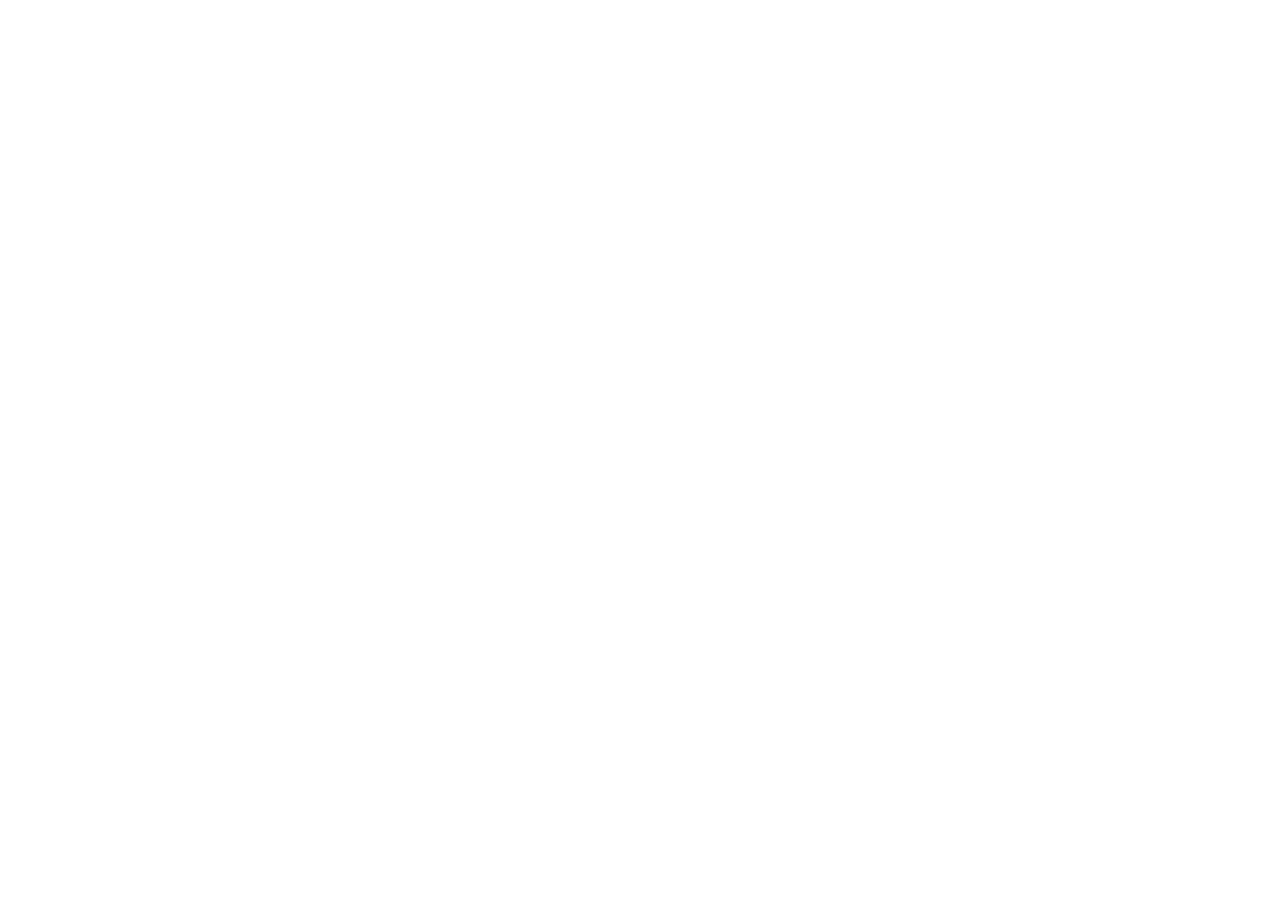
==== index.html @ 5e4ddd2c "Merge branch 'main' of github.com:katherinew5896/sep10-freedom-project" ====
<!DOCTYPE html>
<html>
    <head>
        <!-- Required meta tags -->
        <meta charset="utf-8">
        <meta name="viewport" content="width=device-width, initial-scale=1">

        <link href="https://cdn.jsdelivr.net/npm/bootstrap@5.3.0-alpha1/dist/css/bootstrap.min.css" rel="stylesheet">
        <link href="https://cdn.jsdelivr.net/npm/bootstrap@5.3.3/dist/css/bootstrap.min.css" rel="stylesheet" integrity="sha384-QWTKZyjpPEjISv5WaRU9OFeRpok6YctnYmDr5pNlyT2bRjXh0JMhjY6hW+ALEwIH" crossorigin="anonymous">
<script src="https://cdn.jsdelivr.net/npm/bootstrap@5.3.3/dist/js/bootstrap.bundle.min.js" integrity="sha384-YvpcrYf0tY3lHB60NNkmXc5s9fDVZLESaAA55NDzOxhy9GkcIdslK1eN7N6jIeHz" crossorigin="anonymous"></script>
        <link href="style.css" rel="stylesheet" type="text/css" />

        <style>
            /* CSS */

        </style>

        <title>Cooking</title>
    </head>
    <body>
        <!-- HTML -->


        <script src="https://cdn.jsdelivr.net/npm/bootstrap@5.3.0-alpha1/dist/js/bootstrap.bundle.min.js"></script>
        <!-- <script src="script.js"></script> -->
        <script>
            // JS


        </script>
    </body>
</html>


</body>
---- style.css ----
.hi {
    text-align: center;
    padding-top: 75px;
}
.purple {
    text-align:center;
}
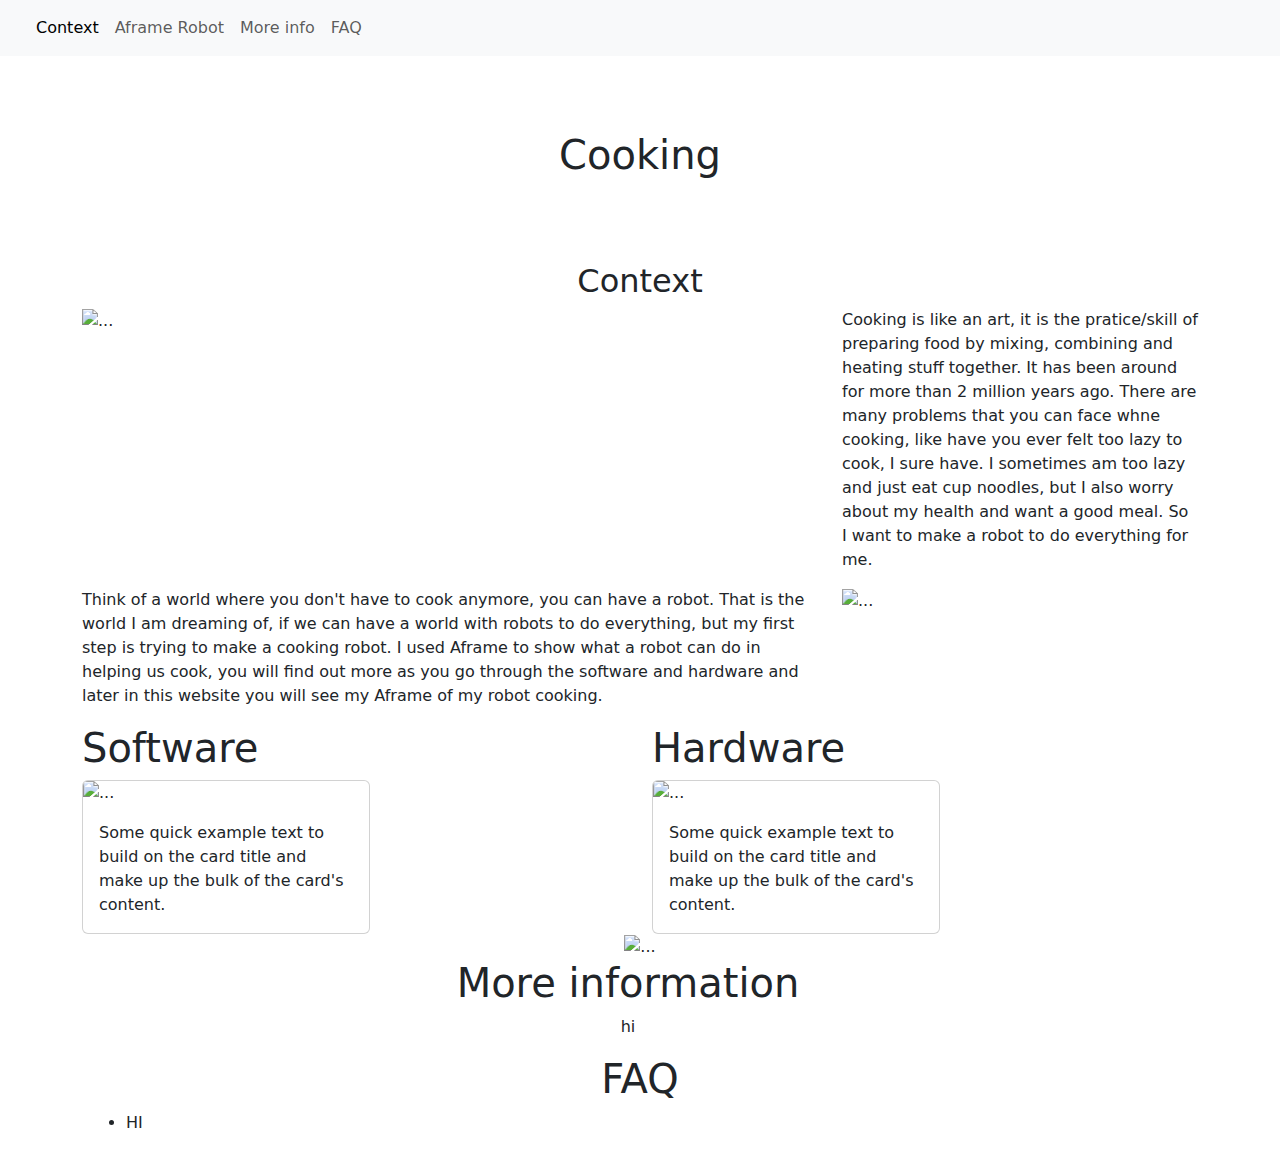
==== commit fdda2532: "Update index.html" ====
--- a/index.html
+++ b/index.html
@@ -1,4 +1,3 @@
-
 <!DOCTYPE html>
 <html>
     <head>
@@ -13,19 +12,151 @@
 
         <style>
             /* CSS */
+            
 
         </style>
+    
 
         <title>Cooking</title>
     </head>
     <body>
-        <!-- HTML -->
 
 
-        <script src="https://cdn.jsdelivr.net/npm/bootstrap@5.3.0-alpha1/dist/js/bootstrap.bundle.min.js"></script>
-        <!-- <script src="script.js"></script> -->
-        <script>
-            // JS
+        <nav class="navbar navbar-expand-lg bg-body-tertiary">
+            <div class="container-fluid">
+              <a class="navbar-brand" href="#"></a>
+              <button class="navbar-toggler" type="button" data-bs-toggle="collapse" data-bs-target="#navbarText" aria-controls="navbarText" aria-expanded="false" aria-label="Toggle navigation">
+                <span class="navbar-toggler-icon"></span>
+              </button>
+              <div class="collapse navbar-collapse" id="navbarText">
+                <ul class="navbar-nav me-auto mb-2 mb-lg-0">
+                  <li class="nav-item">
+                    <a class="nav-link active" aria-current="page" href="#">Context</a>
+                  </li>
+                  <li class="nav-item">
+                    <a class="nav-link" href="#">Aframe Robot</a>
+                  </li>
+                  <li class="nav-item">
+                    <a class="nav-link" href="#">More info</a>
+                  </li>
+                  <li class="nav-item">
+                    <a class="nav-link" href="#">FAQ</a>
+                  </li>
+                </ul>
+                <span class="navbar-text">
+
+                </span>
+              </div>
+            </div>
+          </nav>
+
+
+
+
+
+
+<h1 class="hi">Cooking</h1>
+
+
+<h2 class="hi">Context</h2>
+<div class="container">
+    <div class="row">
+
+    <div class="col-sm-8  blue">
+        <img src="water.png" class="card-img-top" alt="...">
+    </div>
+
+        <div class="col-sm-4  blue">
+            <p>Cooking is like an art, it is the pratice/skill of preparing food by mixing, combining and heating stuff together. It has been around for more than 2 million years ago. There are many problems that you can face whne cooking, like have you ever felt too lazy to cook, I sure have. I sometimes am too lazy and just eat cup noodles, but I also worry about my health and want a good meal. So I want to make a robot to do everything for me.</p>
+        </div>
+    </div>
+
+
+        <div class="row">
+
+        <div class="col-sm-8  blue">
+            <p>Think of a world where you don't have to cook anymore, you can have a robot. That is the world I am dreaming of, if we can have a world with robots to do everything, but my first step is trying to make a cooking robot. I used Aframe to show what a robot can do in helping us cook, you will find out more as you go through the software and hardware and later in this website you will see my Aframe of my robot cooking.</p>
+        </div>
+
+            <div class="col-sm-4  blue">
+            <img src="water.png" class="card-img-top" alt="...">
+            </div>
+
+        </div>
+
+</div>
+
+
+
+
+  <div class="container">
+    <div class="row">
+
+    <div class="col-sm-6  blue">
+        <h1>Software</h1>
+        <div class="card" style="width: 18rem;">
+            <img src="..." class="card-img-top" alt="...">
+            <div class="card-body">
+              <p class="card-text">Some quick example text to build on the card title and make up the bulk of the card's content.</p>
+            </div>
+          </div>
+    </div>
+
+        <div class="col-sm-6  blue">
+            <h1>Hardware</h1>
+            <div class="card" style="width: 18rem;">
+                <img src="..." class="card-img-top" alt="...">
+                <div class="card-body">
+                  <p class="card-text">Some quick example text to build on the card title and make up the bulk of the card's content.</p>
+                </div>
+              </div>
+        </div>
+    </div>
+
+</div>
+
+
+<div class="container">
+    <div class="row">
+
+    <div class="col purple">
+        <img src="water.png" class="card-img-top" alt="...">
+    </div>
+    <div class="row">
+        <div class="col purple">
+        <h1>More information</h1>
+        </div>
+    </div>
+    <div class="row">
+        <div class="col purple">
+        <p>hi</p>
+        </div>
+    </div>
+</div>
+
+<div class="container">
+    <div class="row">
+
+    <div class="col purple">
+        <h1>FAQ</h1>
+    </div>
+
+    <div class="row">
+    <div class="col">
+
+        <ul class="hello">
+            <li class="hello">
+HI
+            </li>
+        </ul>
+
+    </div>
+    </div>
+    </div>
+</div>
+
+
+
 
 
         </script>
@@ -34,43 +165,3 @@
 
 
 </body>
-
-
-
-
-
-
-
-
-
-
-
-
-
-
-
-
-
-
-
-
-
-
-
-
-
-
-
-
-
-
-
-
-
-
-
-
-
-
-
-
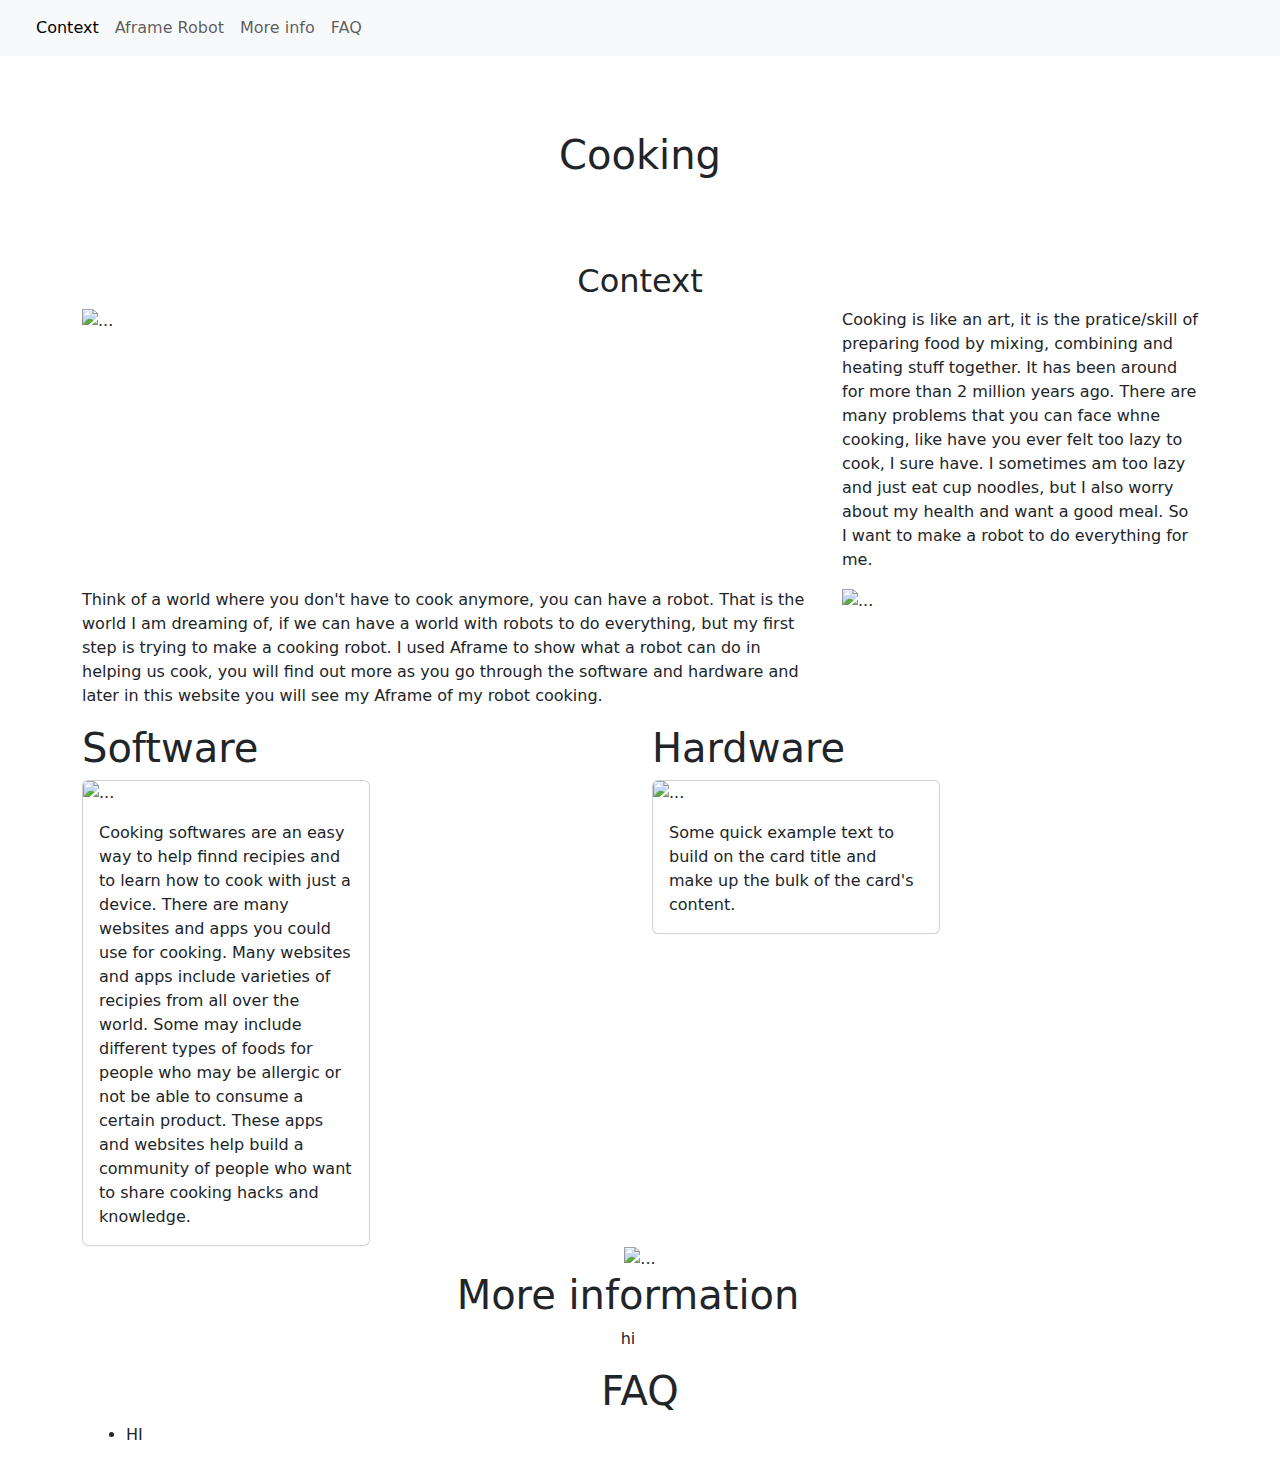
==== commit ca662b3d: "Update index.html" ====
--- a/index.html
+++ b/index.html
@@ -97,7 +97,7 @@
         <div class="card" style="width: 18rem;">
             <img src="..." class="card-img-top" alt="...">
             <div class="card-body">
-              <p class="card-text">Some quick example text to build on the card title and make up the bulk of the card's content.</p>
+              <p class="card-text">Cooking softwares are an easy way to help finnd recipies and to learn how to cook with just a device. There are many websites and apps you could use for cooking. Many websites and apps include varieties of recipies from all over the world. Some may include different types of foods for people who may be allergic or not be able to consume a certain product. These apps and websites help build a community of people who want to share cooking hacks and knowledge. </p>
             </div>
           </div>
     </div>
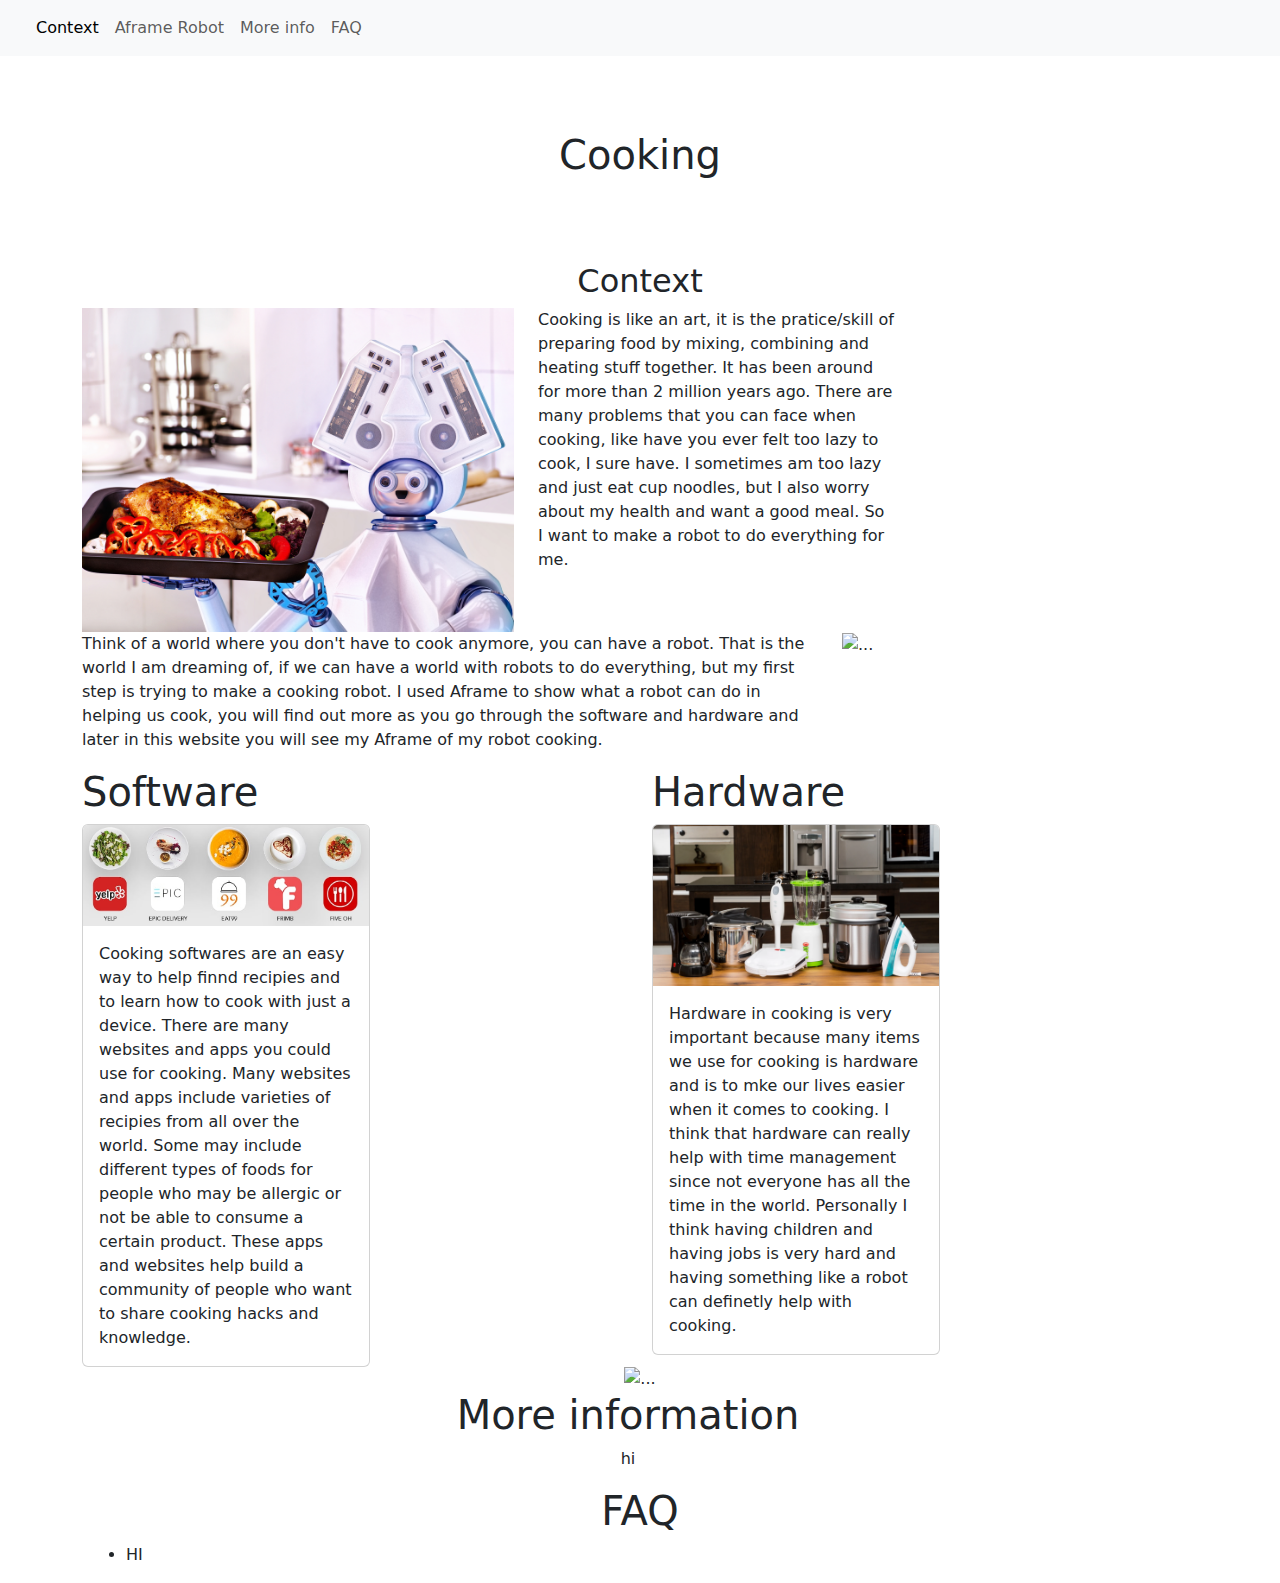
==== commit 60b893dd: "s" ====
--- a/index.html
+++ b/index.html
@@ -12,10 +12,10 @@
 
         <style>
             /* CSS */
-            
+
 
         </style>
-    
+
 
         <title>Cooking</title>
     </head>
@@ -62,12 +62,12 @@
 <div class="container">
     <div class="row">
 
-    <div class="col-sm-8  blue">
-        <img src="water.png" class="card-img-top" alt="...">
+    <div class="col-sm-8 robo blue">
+        <img src="Robot-cook.jpg" class="card-img-top" alt="...">
     </div>
 
         <div class="col-sm-4  blue">
-            <p>Cooking is like an art, it is the pratice/skill of preparing food by mixing, combining and heating stuff together. It has been around for more than 2 million years ago. There are many problems that you can face whne cooking, like have you ever felt too lazy to cook, I sure have. I sometimes am too lazy and just eat cup noodles, but I also worry about my health and want a good meal. So I want to make a robot to do everything for me.</p>
+            <p>Cooking is like an art, it is the pratice/skill of preparing food by mixing, combining and heating stuff together. It has been around for more than 2 million years ago. There are many problems that you can face when cooking, like have you ever felt too lazy to cook, I sure have. I sometimes am too lazy and just eat cup noodles, but I also worry about my health and want a good meal. So I want to make a robot to do everything for me.</p>
         </div>
     </div>
 
@@ -95,7 +95,7 @@
     <div class="col-sm-6  blue">
         <h1>Software</h1>
         <div class="card" style="width: 18rem;">
-            <img src="..." class="card-img-top" alt="...">
+            <img src="best-food-apps-foodie-feature-image-min.jpg" class="card-img-top" alt="...">
             <div class="card-body">
               <p class="card-text">Cooking softwares are an easy way to help finnd recipies and to learn how to cook with just a device. There are many websites and apps you could use for cooking. Many websites and apps include varieties of recipies from all over the world. Some may include different types of foods for people who may be allergic or not be able to consume a certain product. These apps and websites help build a community of people who want to share cooking hacks and knowledge. </p>
             </div>
@@ -105,9 +105,9 @@
         <div class="col-sm-6  blue">
             <h1>Hardware</h1>
             <div class="card" style="width: 18rem;">
-                <img src="..." class="card-img-top" alt="...">
+                <img src="hardware-cooking.webp" class="card-img-top" alt="...">
                 <div class="card-body">
-                  <p class="card-text">Some quick example text to build on the card title and make up the bulk of the card's content.</p>
+                  <p class="card-text">Hardware in cooking is very important because many items we use for cooking is hardware and is to mke our lives easier when it comes to cooking. I think that hardware can really help with time management since not everyone has all the time in the world. Personally I think having children and having jobs is very hard and having something like a robot can definetly help with cooking.</p>
                 </div>
               </div>
         </div>
--- a/style.css
+++ b/style.css
@@ -5,5 +5,7 @@
 .purple {
     text-align:center;
 }
-
-
+.robo {
+    height:40%;
+    width:40%;
+}
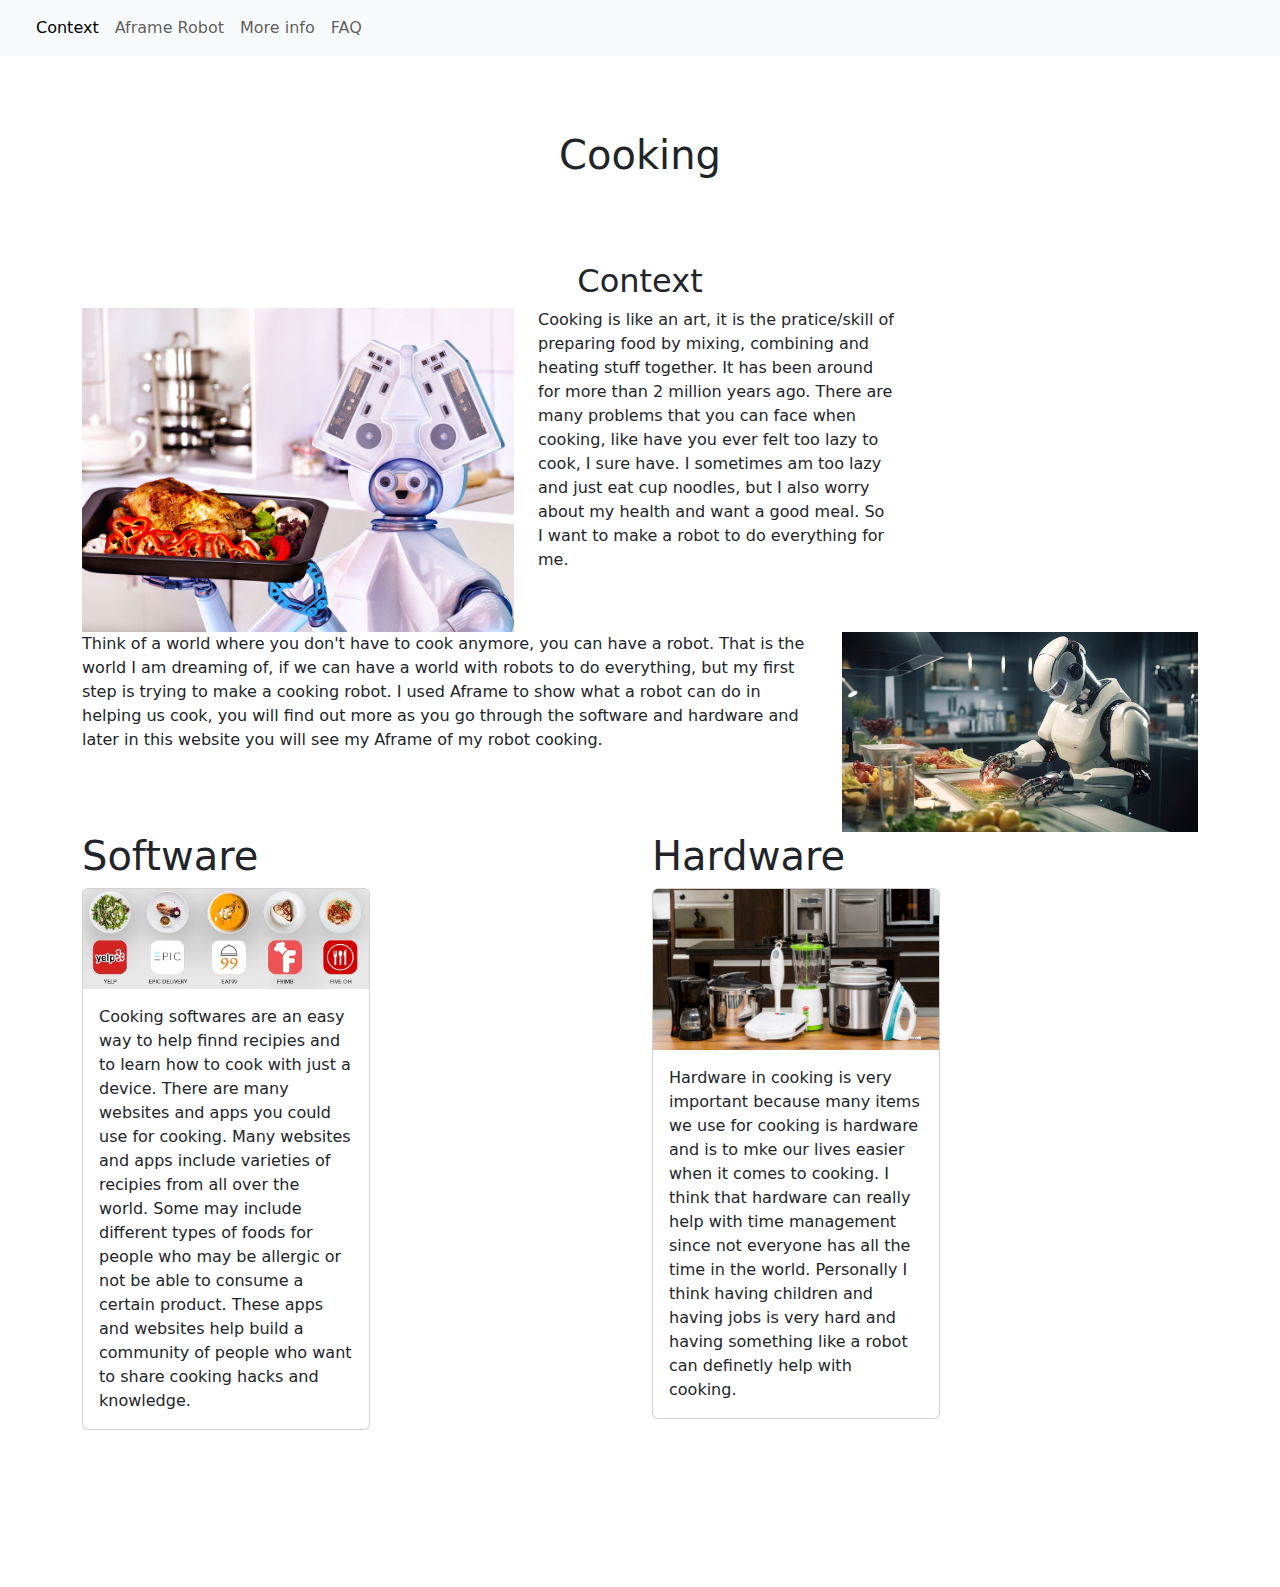
==== commit 77621546: "f" ====
--- a/index.html
+++ b/index.html
@@ -78,8 +78,8 @@
             <p>Think of a world where you don't have to cook anymore, you can have a robot. That is the world I am dreaming of, if we can have a world with robots to do everything, but my first step is trying to make a cooking robot. I used Aframe to show what a robot can do in helping us cook, you will find out more as you go through the software and hardware and later in this website you will see my Aframe of my robot cooking.</p>
         </div>
 
-            <div class="col-sm-4  blue">
-            <img src="water.png" class="card-img-top" alt="...">
+            <div class="col-sm-4 blue">
+            <img src="robot-working.avif" class="card-img-top" alt="...">
             </div>
 
         </div>
@@ -120,7 +120,7 @@
     <div class="row">
 
     <div class="col purple">
-        <img src="water.png" class="card-img-top" alt="...">
+        <iframe src=aframe.html class="aframe">
     </div>
     <div class="row">
         <div class="col purple">
@@ -129,7 +129,8 @@
     </div>
     <div class="row">
         <div class="col purple">
-        <p>hi</p>
+        <p>12290 tele street. #1800-101-100
+        </p>
         </div>
     </div>
 </div>
@@ -146,7 +147,13 @@
 
         <ul class="hello">
             <li class="hello">
-HI
+                Is this robot safe? yes
+            </li>
+            <li>
+                Is there a safety button? yes
+            </li>
+            <li>
+                does this robot need batteries? no
             </li>
         </ul>
 
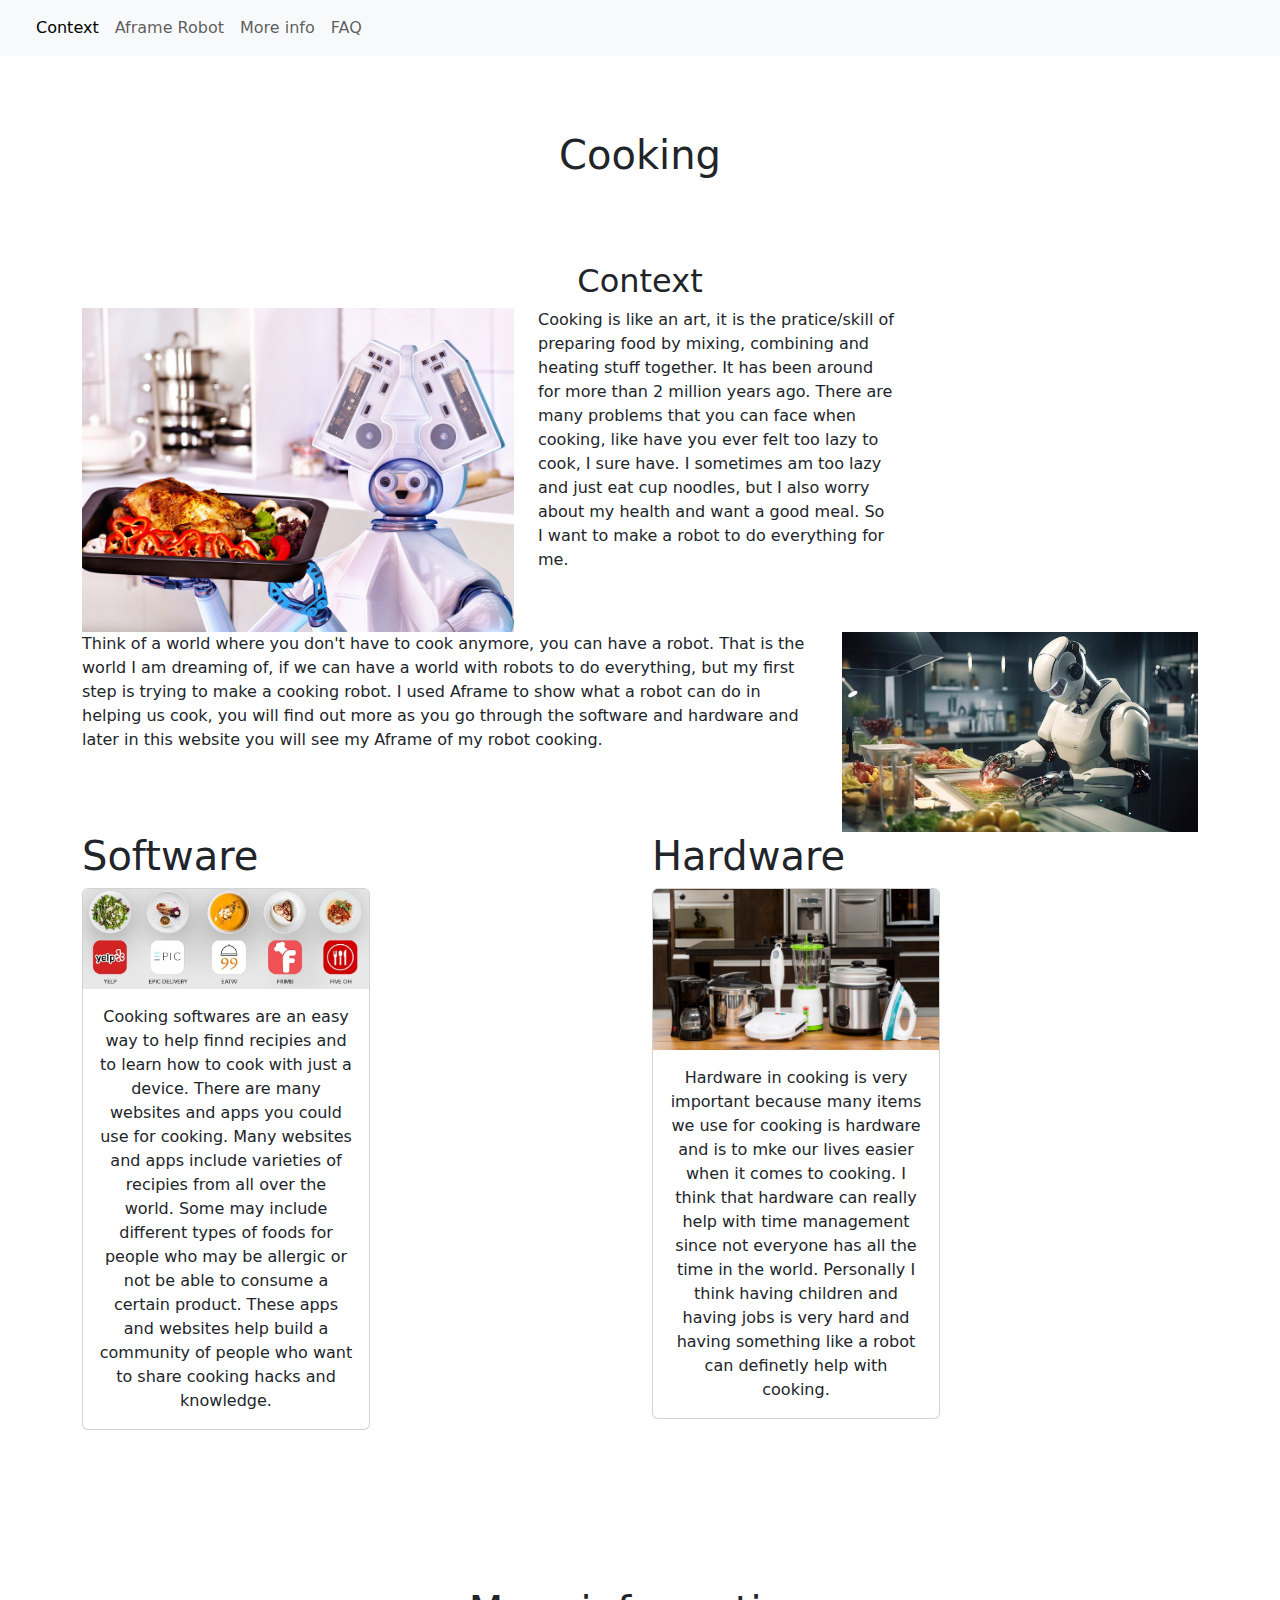
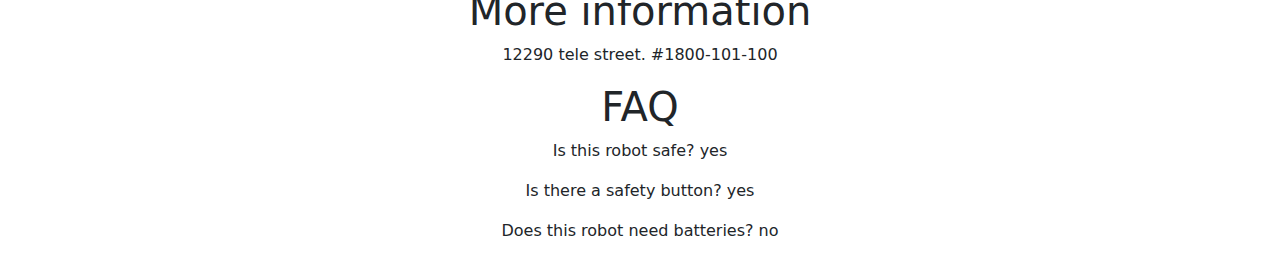
==== commit 78243681: "k" ====
--- a/index.html
+++ b/index.html
@@ -94,7 +94,7 @@
 
     <div class="col-sm-6  blue">
         <h1>Software</h1>
-        <div class="card" style="width: 18rem;">
+        <div class="card purple" style="width: 18rem;">
             <img src="best-food-apps-foodie-feature-image-min.jpg" class="card-img-top" alt="...">
             <div class="card-body">
               <p class="card-text">Cooking softwares are an easy way to help finnd recipies and to learn how to cook with just a device. There are many websites and apps you could use for cooking. Many websites and apps include varieties of recipies from all over the world. Some may include different types of foods for people who may be allergic or not be able to consume a certain product. These apps and websites help build a community of people who want to share cooking hacks and knowledge. </p>
@@ -104,7 +104,7 @@
 
         <div class="col-sm-6  blue">
             <h1>Hardware</h1>
-            <div class="card" style="width: 18rem;">
+            <div class="card purple" style="width: 18rem;">
                 <img src="hardware-cooking.webp" class="card-img-top" alt="...">
                 <div class="card-body">
                   <p class="card-text">Hardware in cooking is very important because many items we use for cooking is hardware and is to mke our lives easier when it comes to cooking. I think that hardware can really help with time management since not everyone has all the time in the world. Personally I think having children and having jobs is very hard and having something like a robot can definetly help with cooking.</p>
@@ -116,54 +116,49 @@
 </div>
 
 
+
+
 <div class="container">
-    <div class="row">
+  <div class="row ">
 
-    <div class="col purple">
-        <iframe src=aframe.html class="aframe">
-    </div>
-    <div class="row">
-        <div class="col purple">
-        <h1>More information</h1>
-        </div>
-    </div>
-    <div class="row">
-        <div class="col purple">
-        <p>12290 tele street. #1800-101-100
-        </p>
-        </div>
-    </div>
+<div class="col purple">
+  <iframe src= aframe.html class= "aframe">
+    </iframe>
 </div>
 
+   </div>
+</div>
+
+<div class="purple">
 <div class="container">
-    <div class="row">
-
-    <div class="col purple">
-        <h1>FAQ</h1>
-    </div>
-
-    <div class="row">
-    <div class="col">
-
-        <ul class="hello">
-            <li class="hello">
-                Is this robot safe? yes
-            </li>
-            <li>
-                Is there a safety button? yes
-            </li>
-            <li>
-                does this robot need batteries? no
-            </li>
-        </ul>
-
-    </div>
-    </div>
-    </div>
-</div>
+          <div class="row">
+            <h1 class="purple">More information</h1>
+            <p>12290 tele street. #1800-101-100
+            </p>
+          </div>
+          </div>
+        </div>
+      </div>
 
 
 
+      <div class="container">
+              <div class="row">
+                <div class="col purple" >
+<h1>FAQ</h1>
+
+
+
+      <p>Is this robot safe? yes</p>
+
+      <p>Is there a safety button? yes</p>
+
+<p>Does this robot need batteries? no</p>
+
+
+              </div>
+          </div>
+      </div>
 
 
         </script>
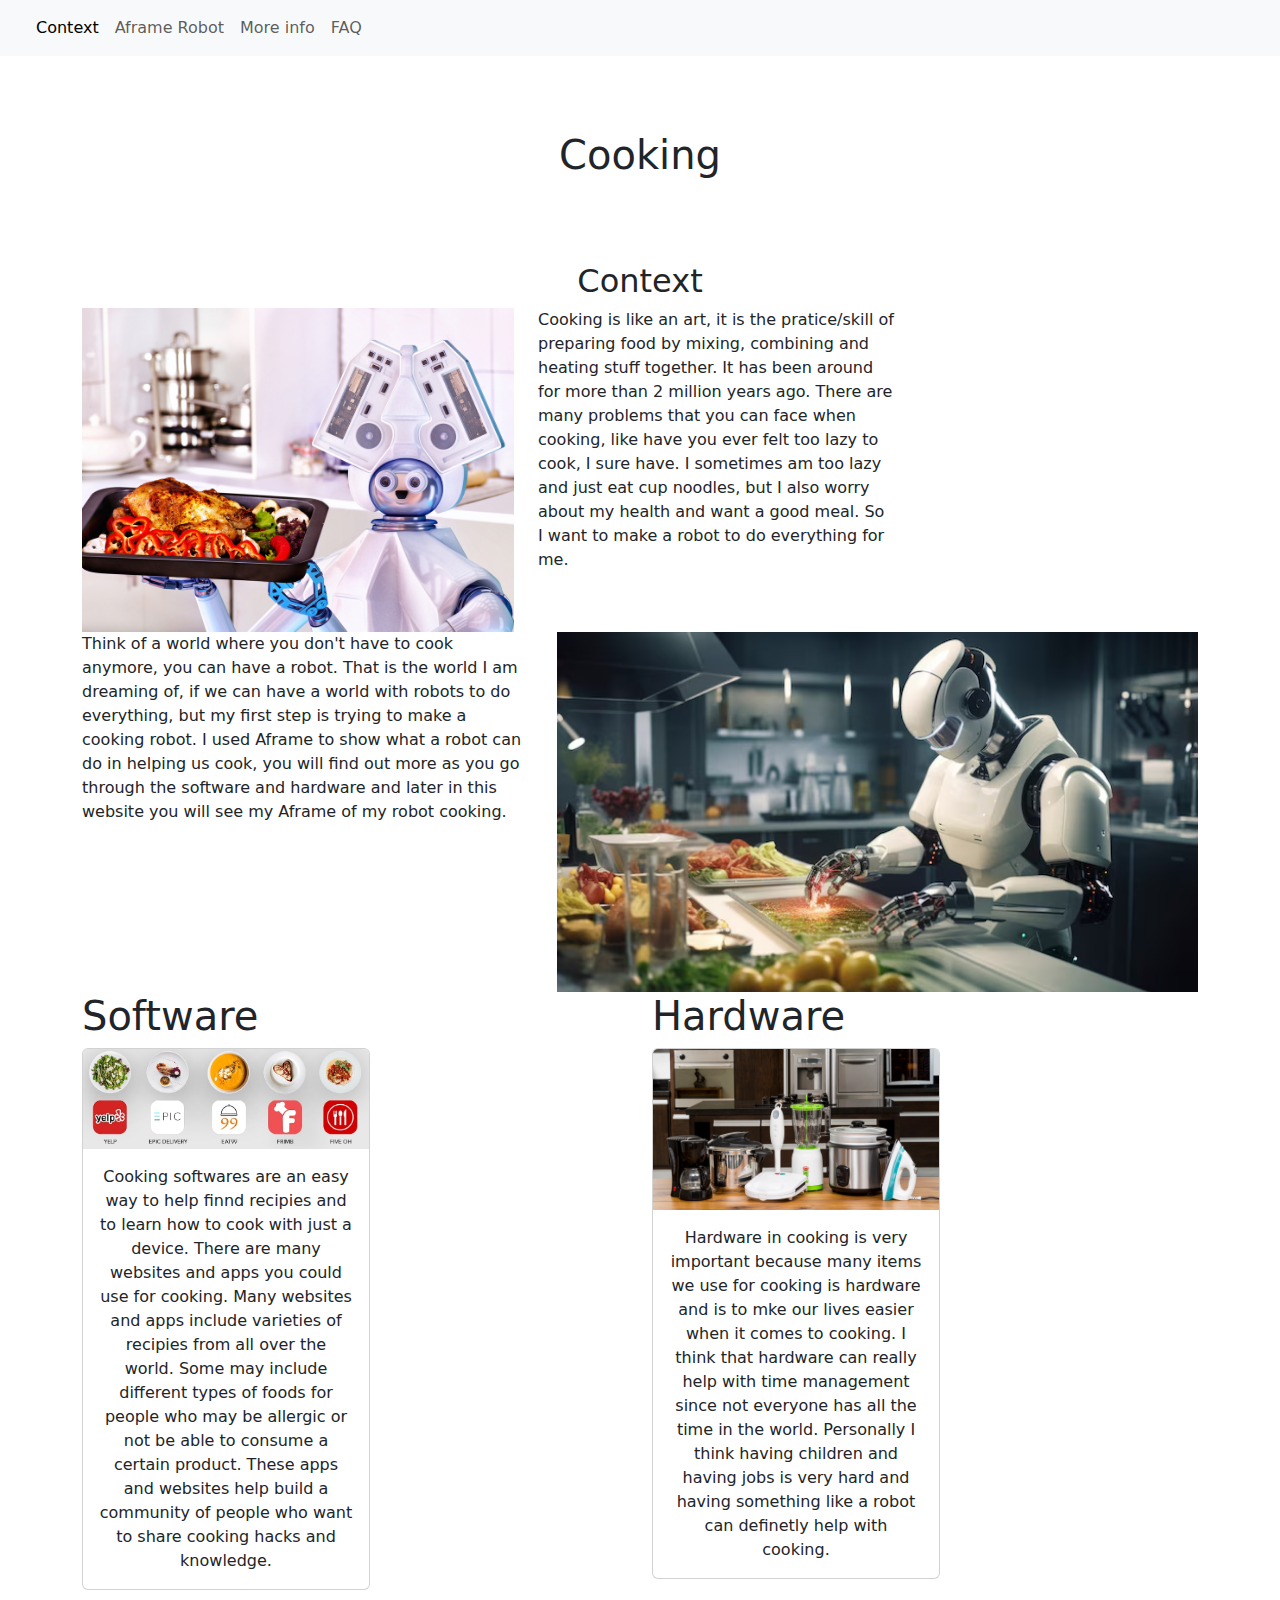
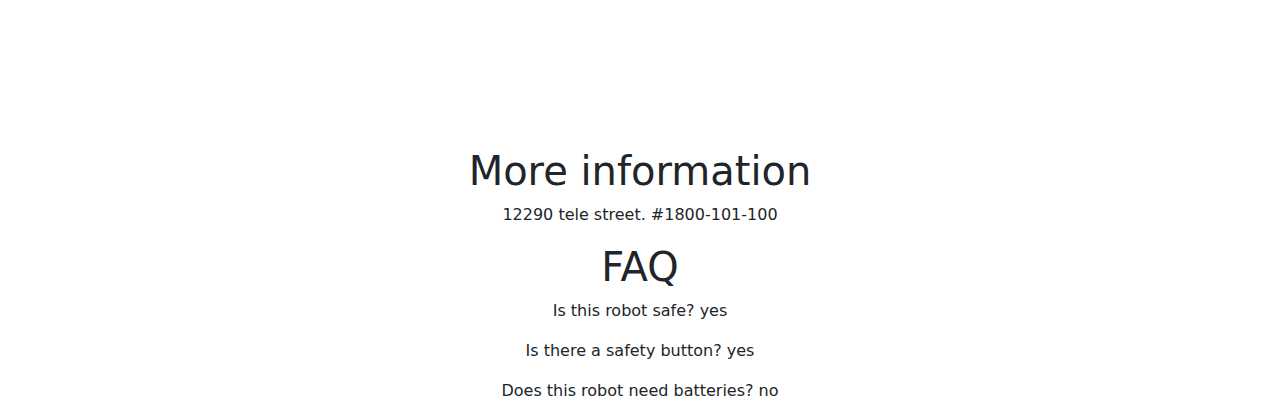
==== commit 2dcfbad6: "a" ====
--- a/index.html
+++ b/index.html
@@ -74,11 +74,11 @@
 
         <div class="row">
 
-        <div class="col-sm-8  blue">
+        <div class="col-sm-5  blue">
             <p>Think of a world where you don't have to cook anymore, you can have a robot. That is the world I am dreaming of, if we can have a world with robots to do everything, but my first step is trying to make a cooking robot. I used Aframe to show what a robot can do in helping us cook, you will find out more as you go through the software and hardware and later in this website you will see my Aframe of my robot cooking.</p>
         </div>
 
-            <div class="col-sm-4 blue">
+            <div class="col-sm-7 blue">
             <img src="robot-working.avif" class="card-img-top" alt="...">
             </div>
 
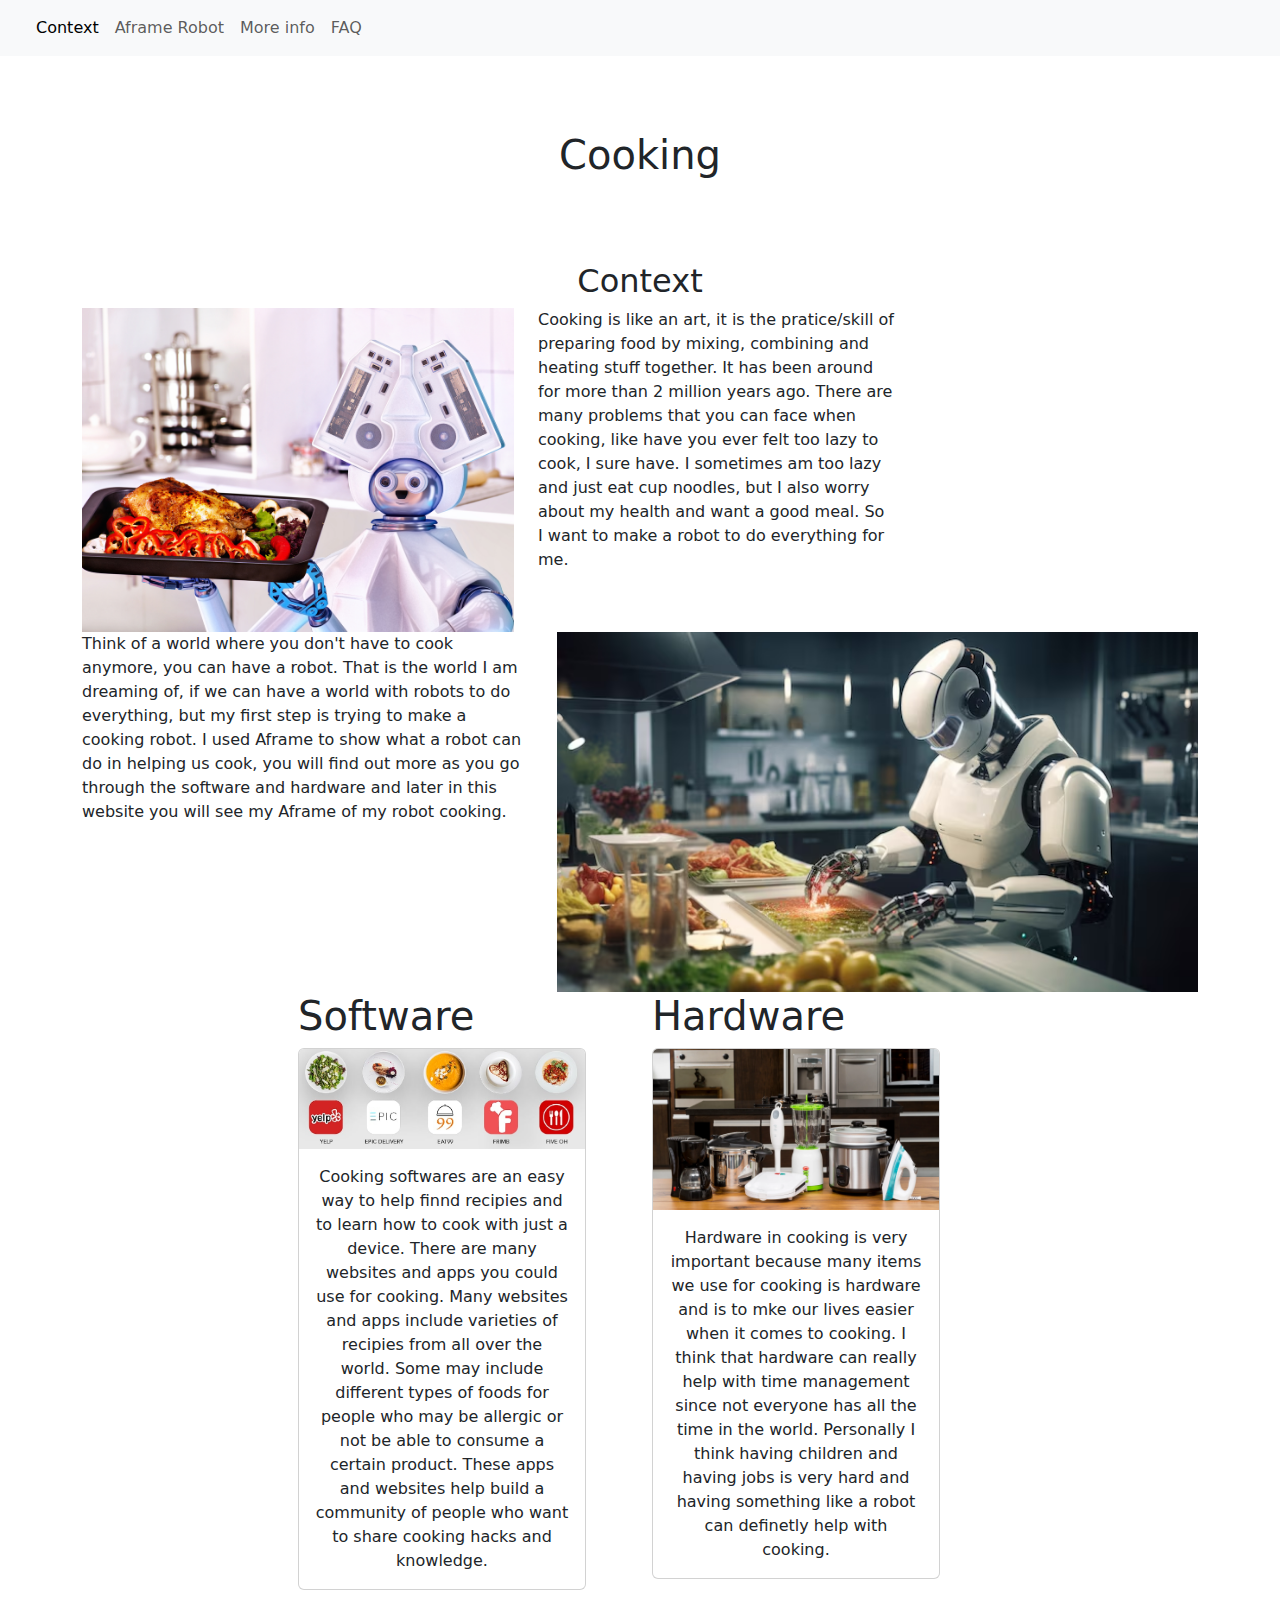
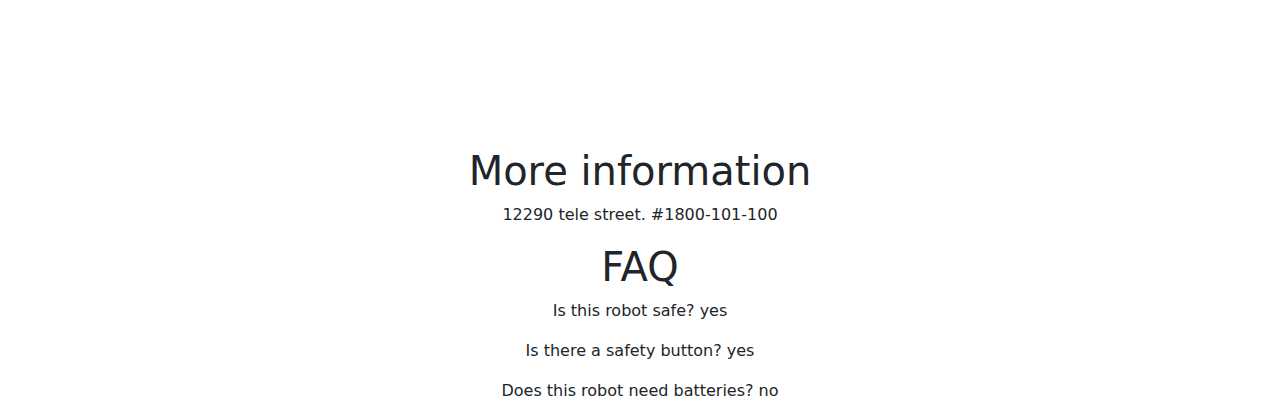
==== commit 64accb2c: "e" ====
--- a/index.html
+++ b/index.html
@@ -78,7 +78,7 @@
             <p>Think of a world where you don't have to cook anymore, you can have a robot. That is the world I am dreaming of, if we can have a world with robots to do everything, but my first step is trying to make a cooking robot. I used Aframe to show what a robot can do in helping us cook, you will find out more as you go through the software and hardware and later in this website you will see my Aframe of my robot cooking.</p>
         </div>
 
-            <div class="col-sm-7 blue">
+            <div class="col-sm-7 cat blue">
             <img src="robot-working.avif" class="card-img-top" alt="...">
             </div>
 
@@ -92,7 +92,7 @@
   <div class="container">
     <div class="row">
 
-    <div class="col-sm-6  blue">
+    <div class="col-sm-6 cow blue">
         <h1>Software</h1>
         <div class="card purple" style="width: 18rem;">
             <img src="best-food-apps-foodie-feature-image-min.jpg" class="card-img-top" alt="...">
@@ -102,7 +102,7 @@
           </div>
     </div>
 
-        <div class="col-sm-6  blue">
+        <div class="col-sm-6 pig blue">
             <h1>Hardware</h1>
             <div class="card purple" style="width: 18rem;">
                 <img src="hardware-cooking.webp" class="card-img-top" alt="...">
--- a/style.css
+++ b/style.css
@@ -9,3 +9,16 @@
     height:40%;
     width:40%;
 }
+
+.cow{
+    padding-left:20%;
+
+}
+ .pig{
+    padding-right:20%;
+ }
+ }
+    .cat{
+        height:30%;
+        width:30%;
+    }
